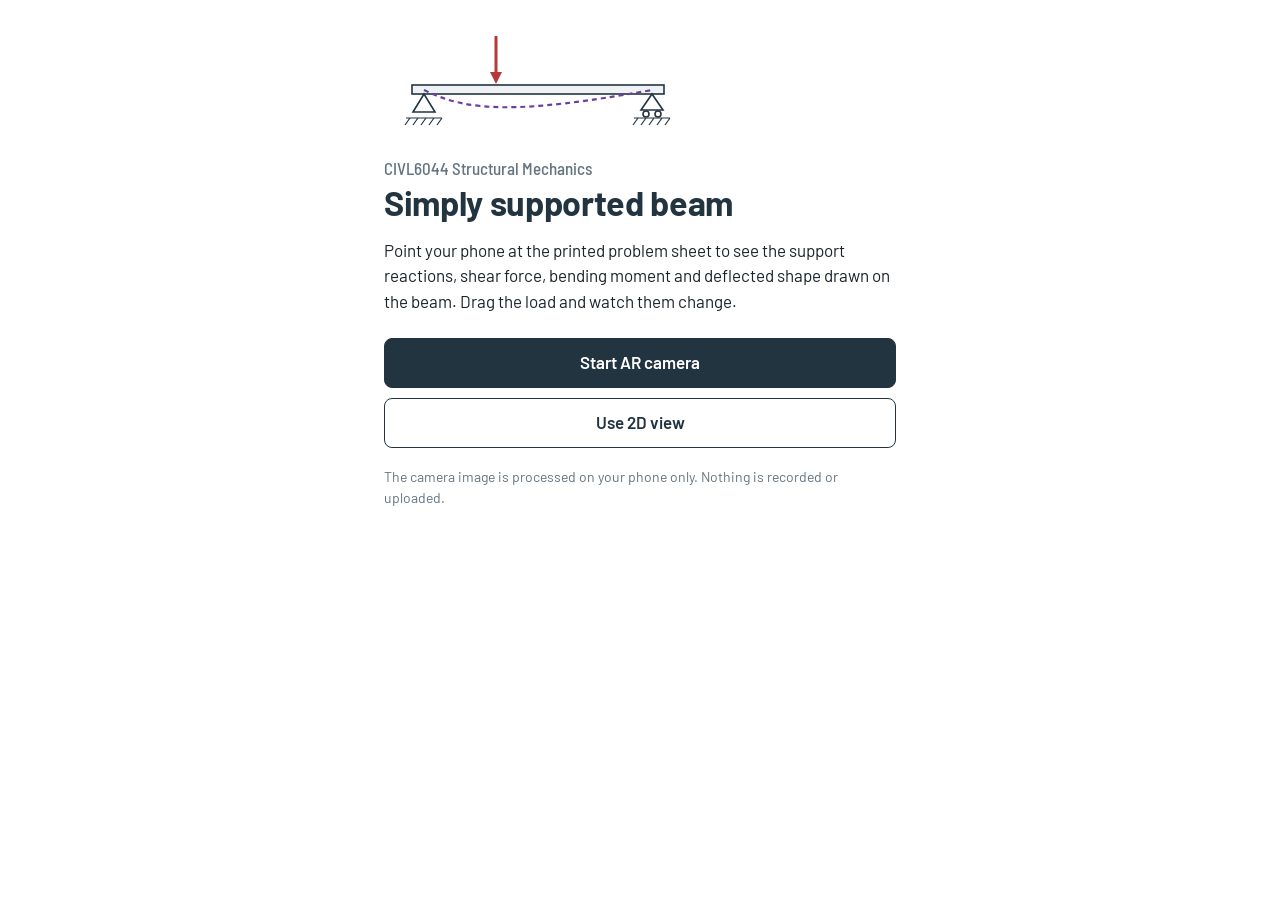
==== index.html @ bd08c1fb "Add files via upload" ====
<!doctype html>
<html lang="en-IE">
<head>
  <meta charset="utf-8">
  <meta name="viewport" content="width=device-width, initial-scale=1, viewport-fit=cover">
  <meta name="theme-color" content="#233441">
  <title>CIVL6044 Structural Mechanics – AR beam</title>
  <link rel="preconnect" href="https://fonts.googleapis.com">
  <link rel="preconnect" href="https://fonts.gstatic.com" crossorigin>
  <link href="https://fonts.googleapis.com/css2?family=Barlow:wght@500;600;700&family=Barlow+Semi+Condensed:wght@500;600&display=swap" rel="stylesheet">
  <link rel="stylesheet" href="css/style.css">
  <!-- AR libraries are only fetched when the AR camera is started. -->
  <script type="importmap">
  {
    "imports": {
      "three": "https://cdn.jsdelivr.net/npm/three@0.160.0/build/three.module.js",
      "three/addons/": "https://cdn.jsdelivr.net/npm/three@0.160.0/examples/jsm/",
      "mindar-image-three": "https://cdn.jsdelivr.net/npm/mind-ar@1.2.5/dist/mindar-image-three.prod.js"
    }
  }
  </script>
  <script type="module" src="js/app.js"></script>
</head>
<body data-mode="start">

  <header class="tb" aria-label="Results">
    <div class="tb-grid">
      <div class="cell">
        <span class="lbl">Load position</span>
        <span class="val"><b id="v-a">1.50</b> m</span>
      </div>
      <div class="cell reaction">
        <span class="lbl">Reaction R<sub>A</sub></span>
        <span class="val"><b id="v-ra">12.5</b> kN</span>
      </div>
      <div class="cell reaction">
        <span class="lbl">Reaction R<sub>B</sub></span>
        <span class="val"><b id="v-rb">7.5</b> kN</span>
      </div>
      <div class="cell">
        <span class="lbl">Max moment</span>
        <span class="val"><b id="v-m">18.75</b> kNm</span>
      </div>
    </div>
    <p class="tb-status" id="status">Choose a view to begin.</p>
    <p class="tb-note" id="defl-note" hidden>Deflection exaggerated for visualisation.</p>
  </header>

  <main id="stage">
    <div id="ar-container" hidden></div>
    <canvas id="view2d" hidden aria-label="Beam with the selected structural response drawn over the problem sheet"></canvas>
    <p id="hint" class="hint" hidden></p>
  </main>

  <section class="controls" aria-label="Controls">
    <div class="load-row">
      <label for="load">Load position from A</label>
      <input type="range" id="load" min="0.1" max="3.9" step="0.1" value="1.5">
      <output id="load-out" for="load">1.5 m</output>
    </div>

    <div class="layers" role="group" aria-label="Show on the beam">
      <button type="button" class="layer" data-layer="reactions" aria-pressed="true" style="--c: var(--reaction)">
        <svg viewBox="0 0 24 16" aria-hidden="true"><path d="M5 15V4M2.5 6.5 5 3l2.5 3.5M19 15V8M16.5 10.5 19 7l2.5 3.5"/></svg>
        Reactions
      </button>
      <button type="button" class="layer" data-layer="sfd" aria-pressed="false" style="--c: var(--navy)">
        <svg viewBox="0 0 24 16" aria-hidden="true"><path d="M1 8h22M2 8V3h8v10h12V8"/></svg>
        SFD
      </button>
      <button type="button" class="layer" data-layer="bmd" aria-pressed="false" style="--c: var(--navy)">
        <svg viewBox="0 0 24 16" aria-hidden="true"><path d="M1 3h22M2 3l7 10 13-10"/></svg>
        BMD
      </button>
      <button type="button" class="layer" data-layer="defl" aria-pressed="false" style="--c: var(--defl)">
        <svg viewBox="0 0 24 16" aria-hidden="true"><path d="M2 5c5 8 15 8 20 0" /><path d="M2 5h20" class="ghost"/></svg>
        Deflection
      </button>
    </div>

    <div class="actions">
      <button type="button" id="btn-all">Show all</button>
      <button type="button" id="btn-reset" disabled>Reset load</button>
      <button type="button" id="btn-freeze" aria-pressed="false" hidden>Freeze view</button>
      <button type="button" id="btn-mode">AR camera</button>
    </div>
  </section>

  <section id="start" class="start">
    <div class="start-inner">
      <svg class="start-figure" viewBox="0 0 320 110" aria-hidden="true">
        <path class="load" d="M118 8v44"/><path class="load-head" d="M112 44l6 12 6-12z"/>
        <rect class="beam" x="34" y="57" width="252" height="9"/>
        <path class="sup" d="M46 66l-11 18h22zM274 66l-11 16h22z"/>
        <circle class="sup" cx="268" cy="86" r="3"/><circle class="sup" cx="280" cy="86" r="3"/>
        <path class="gnd" d="M28 90h36M256 90h36M32 90l-5 7M40 90l-5 7M48 90l-5 7M56 90l-5 7M64 90l-5 7M260 90l-5 7M268 90l-5 7M276 90l-5 7M284 90l-5 7M292 90l-5 7"/>
        <path class="defl" d="M46 62C90 84 140 86 274 62"/>
      </svg>
      <p class="start-module">CIVL6044 Structural Mechanics</p>
      <h1>Simply supported beam</h1>
      <p>Point your phone at the printed problem sheet to see the support reactions, shear force, bending moment and deflected shape drawn on the beam. Drag the load and watch them change.</p>
      <div class="start-actions">
        <button type="button" id="go-ar" class="primary">Start AR camera</button>
        <button type="button" id="go-2d">Use 2D view</button>
      </div>
      <p class="fine">The camera image is processed on your phone only. Nothing is recorded or uploaded.</p>
    </div>
  </section>

  <dialog id="message" aria-labelledby="msg-title">
    <h2 id="msg-title"></h2>
    <p id="msg-text"></p>
    <div class="dialog-actions">
      <button type="button" id="msg-secondary">Close</button>
      <button type="button" id="msg-primary" class="primary"></button>
    </div>
  </dialog>
</body>
</html>
---- css/style.css ----
:root {
  --navy: #233441;
  --ink: #1B242C;
  --grey: #647480;
  --rule: #C5D0D8;
  --wash: #EEF2F5;
  --paper: #FFFFFF;
  --reaction: #246C9D;
  --load: #B73838;
  --defl: #6B3FA0;
  --sans: "Barlow", "Helvetica Neue", Arial, sans-serif;
  --cond: "Barlow Semi Condensed", "Arial Narrow", "Helvetica Neue", Arial, sans-serif;
  color-scheme: light;
}

* { box-sizing: border-box; }
[hidden] { display: none !important; }
html, body { height: 100%; }
body {
  margin: 0;
  height: 100dvh;
  display: grid;
  grid-template-rows: auto minmax(0, 1fr) auto;
  background: var(--paper);
  color: var(--ink);
  font-family: var(--sans);
  font-size: 16px;
  line-height: 1.4;
  -webkit-text-size-adjust: 100%;
  overscroll-behavior: none;
}
button { font: inherit; color: inherit; }
:focus-visible { outline: 2px solid var(--reaction); outline-offset: 2px; }

/* ---------------------------------------------------------------- title block readout */
.tb {
  padding: calc(env(safe-area-inset-top, 0px) + 8px) 10px 6px;
  background: var(--paper);
  border-bottom: 1px solid var(--rule);
}
.tb-grid {
  display: grid;
  grid-template-columns: repeat(4, minmax(0, 1fr));
  border: 1.5px solid var(--navy);
}
.cell {
  display: flex; flex-direction: column; gap: 1px;
  padding: 5px 7px 6px;
  border-left: 1px solid var(--rule);
  min-width: 0;
}
.cell:first-child { border-left: 0; }
.lbl {
  font-family: var(--cond); font-weight: 500; font-size: 12px;
  color: var(--grey); white-space: nowrap; overflow: hidden; text-overflow: ellipsis;
}
.val {
  font-family: var(--cond); font-weight: 500; font-size: 13px; color: var(--grey);
  white-space: nowrap; font-variant-numeric: tabular-nums;
}
.val b {
  font-weight: 600; font-size: clamp(18px, 5vw, 26px); color: var(--navy);
  letter-spacing: -0.01em;
}
.reaction .val b { color: var(--reaction); }
sub { font-size: 0.72em; line-height: 0; }
.tb-status { margin: 6px 2px 0; font-size: 14px; color: var(--ink); min-height: 1.4em; }
.tb-note { margin: 2px 2px 0; font-size: 13px; color: var(--defl); font-style: italic; }

/* ---------------------------------------------------------------- stage */
#stage {
  position: relative; overflow: hidden;
  display: flex; align-items: center; justify-content: center;
  background: var(--wash);
  touch-action: none;
  user-select: none; -webkit-user-select: none;
}
body[data-mode="ar"] #stage { background: #0F1418; }
#ar-container { position: absolute; inset: 0; overflow: hidden; }
#view2d { display: block; box-shadow: 0 0 0 1px var(--rule); background: var(--paper); }
.hint {
  position: absolute; left: 50%; bottom: 14px; transform: translateX(-50%);
  margin: 0; padding: 8px 14px; max-width: calc(100% - 24px);
  background: rgba(35, 52, 65, 0.92); color: #fff;
  border-radius: 999px; font-size: 14px; text-align: center; pointer-events: none;
}

/* ---------------------------------------------------------------- controls */
.controls {
  display: grid; gap: 8px;
  padding: 10px 10px calc(env(safe-area-inset-bottom, 0px) + 10px);
  background: var(--paper);
  border-top: 1px solid var(--rule);
}
.load-row {
  display: grid; grid-template-columns: auto minmax(0, 1fr) 3.4em; align-items: center; gap: 10px;
  font-size: 14px;
}
.load-row label { color: var(--grey); font-family: var(--cond); font-weight: 500; }
.load-row output {
  font-family: var(--cond); font-weight: 600; font-size: 17px; color: var(--load);
  text-align: right; font-variant-numeric: tabular-nums;
}
input[type="range"] { width: 100%; accent-color: var(--load); height: 28px; margin: 0; }

.layers { display: grid; grid-template-columns: repeat(4, minmax(0, 1fr)); gap: 6px; }
.layer {
  display: flex; flex-direction: column; align-items: center; justify-content: center; gap: 2px;
  min-height: 52px; padding: 4px 2px;
  background: var(--paper);
  border: 1px solid var(--rule); border-radius: 6px;
  font-family: var(--cond); font-weight: 600; font-size: 14px; color: var(--grey);
  cursor: pointer;
}
.layer svg { flex-shrink: 0; width: 30px; height: 20px; fill: none; stroke: var(--c); stroke-width: 1.8; stroke-linecap: round; stroke-linejoin: round; opacity: 0.55; }
.layer svg .ghost { stroke: var(--grey); stroke-dasharray: 2 2; stroke-width: 1; }
.layer[aria-pressed="true"] {
  color: var(--ink);
  border-color: var(--c);
  background: color-mix(in srgb, var(--c) 9%, white);
  box-shadow: inset 0 -3px 0 var(--c);
}
.layer[aria-pressed="true"] svg { opacity: 1; }

.actions { display: flex; gap: 6px; }
.actions button {
  flex: 1 1 0; min-height: 44px; padding: 6px 8px;
  background: var(--paper); border: 1px solid var(--rule); border-radius: 6px;
  font-family: var(--cond); font-weight: 600; font-size: 15px; color: var(--navy);
  cursor: pointer;
}
.actions button:disabled { color: #A9B4BD; cursor: default; }
#btn-mode { background: var(--navy); border-color: var(--navy); color: #fff; }
#btn-freeze[aria-pressed="true"] { background: var(--load); border-color: var(--load); color: #fff; }

/* ---------------------------------------------------------------- start screen */
.start {
  position: fixed; inset: 0; z-index: 10;
  overflow-y: auto;
  background: var(--paper);
  padding: calc(env(safe-area-inset-top, 0px) + 28px) 22px calc(env(safe-area-inset-bottom, 0px) + 24px);
}
.start[hidden] { display: none; }
.start-inner { max-width: 32rem; margin: 0 auto; }
.start-figure { width: 100%; max-width: 320px; height: auto; display: block; margin: 0 0 18px -6px; }
.start-figure .beam { fill: var(--wash); stroke: var(--navy); stroke-width: 1.6; }
.start-figure .sup { fill: var(--paper); stroke: var(--navy); stroke-width: 1.6; }
.start-figure .gnd { fill: none; stroke: var(--navy); stroke-width: 1.2; }
.start-figure .load { stroke: var(--load); stroke-width: 3; }
.start-figure .load-head { fill: var(--load); }
.start-figure .defl { fill: none; stroke: var(--defl); stroke-width: 2.2; stroke-dasharray: 5 4; }
.start-module { margin: 0; font-family: var(--cond); font-weight: 500; color: var(--grey); font-size: 16px; }
.start h1 { margin: 2px 0 14px; font-weight: 700; font-size: 34px; line-height: 1.1; color: var(--navy); letter-spacing: -0.01em; }
.start p { font-size: 17px; line-height: 1.5; max-width: 34em; }
.start-actions { display: grid; gap: 10px; margin: 24px 0 18px; }
.start-actions button, .dialog-actions button {
  min-height: 50px; border-radius: 8px; border: 1.5px solid var(--navy);
  background: var(--paper); color: var(--navy); font-weight: 600; font-size: 17px; cursor: pointer;
}
button.primary { background: var(--navy); color: #fff; }
.start .fine { font-size: 14px; color: var(--grey); }

/* ---------------------------------------------------------------- dialog */
dialog {
  border: 1.5px solid var(--navy); border-radius: 10px; padding: 20px;
  width: min(92vw, 26rem); color: var(--ink);
}
dialog::backdrop { background: rgba(15, 20, 24, 0.55); }
dialog h2 { margin: 0 0 8px; font-size: 20px; color: var(--navy); }
dialog p { margin: 0 0 18px; line-height: 1.5; }
.dialog-actions { display: flex; gap: 8px; justify-content: flex-end; }
.dialog-actions button { flex: 1 1 0; min-height: 46px; font-size: 16px; }

/* ---------------------------------------------------------------- wider screens */
@media (min-width: 760px) {
  .tb, .controls { padding-left: 18px; padding-right: 18px; }
  .controls { grid-template-columns: 1.2fr 1.4fr 1.2fr; align-items: center; gap: 14px; }
}
/* short screens (phones in landscape): tighter readout */
@media (max-height: 500px) {
  .tb { padding-top: calc(env(safe-area-inset-top, 0px) + 4px); padding-bottom: 4px; }
  .cell { flex-direction: row; align-items: baseline; gap: 8px; padding: 3px 8px; }
  .val b { font-size: 20px; }
  .tb-status, .tb-note { display: inline; font-size: 13px; margin: 0 8px 0 2px; }
  .controls { padding-top: 6px; gap: 6px; }
  .layer { min-height: 40px; flex-direction: row; gap: 6px; }
  .layer svg { width: 22px; height: 16px; }
  .actions button { min-height: 40px; }
}
@media (prefers-reduced-motion: reduce) { * { scroll-behavior: auto !important; } }
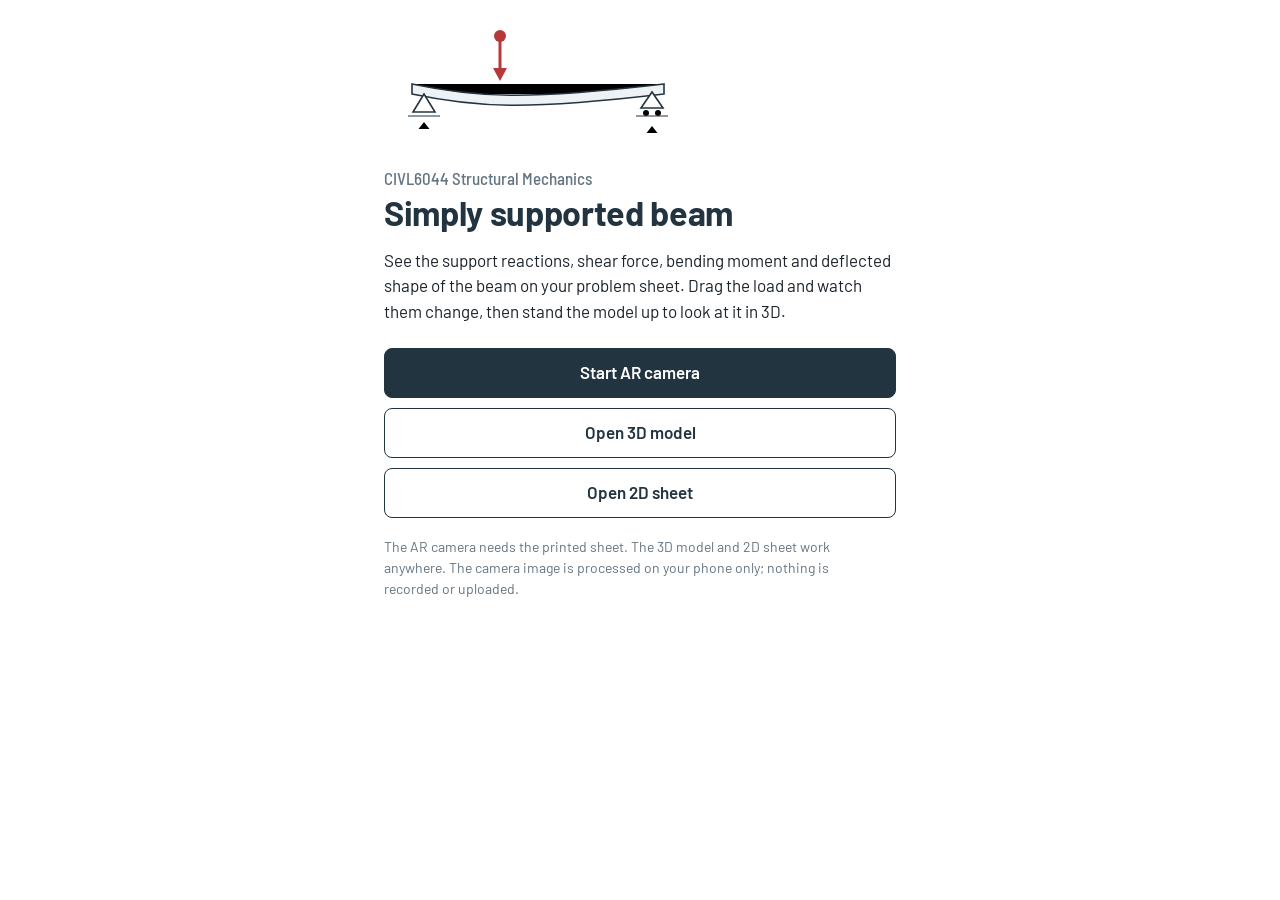
==== commit d74dbb6a: "Add files via upload" ====
--- a/index.html
+++ b/index.html
@@ -9,7 +9,7 @@
   <link rel="preconnect" href="https://fonts.gstatic.com" crossorigin>
   <link href="https://fonts.googleapis.com/css2?family=Barlow:wght@500;600;700&family=Barlow+Semi+Condensed:wght@500;600&display=swap" rel="stylesheet">
   <link rel="stylesheet" href="css/style.css">
-  <!-- AR libraries are only fetched when the AR camera is started. -->
+  <!-- 3D and AR libraries are only fetched when the AR camera or 3D model is opened. -->
   <script type="importmap">
   {
     "imports": {
@@ -48,62 +48,83 @@
 
   <main id="stage">
     <div id="ar-container" hidden></div>
+    <div id="view3d-container" hidden></div>
     <canvas id="view2d" hidden aria-label="Beam with the selected structural response drawn over the problem sheet"></canvas>
     <p id="hint" class="hint" hidden></p>
   </main>
 
   <section class="controls" aria-label="Controls">
+    <div class="views" role="group" aria-label="View">
+      <button type="button" data-view="ar" aria-pressed="false">AR camera</button>
+      <button type="button" data-view="3d" aria-pressed="false">3D model</button>
+      <button type="button" data-view="2d" aria-pressed="false">2D sheet</button>
+    </div>
+
     <div class="load-row">
-      <label for="load">Load position from A</label>
+      <label for="load">Load from A</label>
       <input type="range" id="load" min="0.1" max="3.9" step="0.1" value="1.5">
       <output id="load-out" for="load">1.5 m</output>
+      <button type="button" id="btn-reset" class="icon-btn" aria-label="Reset the load to 1.5 m" title="Reset load" disabled>
+        <svg viewBox="0 0 24 24" aria-hidden="true"><path d="M4.5 12a7.5 7.5 0 1 0 2.2-5.3"/><path d="M4 4v4.5h4.5"/></svg>
+      </button>
     </div>
 
     <div class="layers" role="group" aria-label="Show on the beam">
       <button type="button" class="layer" data-layer="reactions" aria-pressed="true" style="--c: var(--reaction)">
         <svg viewBox="0 0 24 16" aria-hidden="true"><path d="M5 15V4M2.5 6.5 5 3l2.5 3.5M19 15V8M16.5 10.5 19 7l2.5 3.5"/></svg>
-        Reactions
+        <span>Reactions</span>
       </button>
-      <button type="button" class="layer" data-layer="sfd" aria-pressed="false" style="--c: var(--navy)">
+      <button type="button" class="layer" data-layer="sfd" aria-pressed="false" style="--c: var(--sfd)">
         <svg viewBox="0 0 24 16" aria-hidden="true"><path d="M1 8h22M2 8V3h8v10h12V8"/></svg>
-        SFD
+        <span>SFD</span>
       </button>
       <button type="button" class="layer" data-layer="bmd" aria-pressed="false" style="--c: var(--navy)">
         <svg viewBox="0 0 24 16" aria-hidden="true"><path d="M1 3h22M2 3l7 10 13-10"/></svg>
-        BMD
+        <span>BMD</span>
       </button>
-      <button type="button" class="layer" data-layer="defl" aria-pressed="false" style="--c: var(--defl)">
-        <svg viewBox="0 0 24 16" aria-hidden="true"><path d="M2 5c5 8 15 8 20 0" /><path d="M2 5h20" class="ghost"/></svg>
-        Deflection
+      <button type="button" class="layer" id="btn-all" aria-pressed="false" style="--c: var(--load)">
+        <svg viewBox="0 0 24 16" aria-hidden="true"><path d="M3 4h18M3 8h18M3 12h18"/></svg>
+        <span>Show all</span>
       </button>
     </div>
 
-    <div class="actions">
-      <button type="button" id="btn-all">Show all</button>
-      <button type="button" id="btn-reset" disabled>Reset load</button>
-      <button type="button" id="btn-freeze" aria-pressed="false" hidden>Freeze view</button>
-      <button type="button" id="btn-mode">AR camera</button>
+    <div class="beam-row" role="group" aria-label="Beam shape">
+      <span class="row-label">Beam</span>
+      <button type="button" data-beam="original" aria-pressed="true">Original</button>
+      <button type="button" data-beam="deflected" aria-pressed="false">Deflected</button>
+      <button type="button" data-beam="both" aria-pressed="false">Both</button>
+    </div>
+
+    <div class="actions only3d">
+      <button type="button" id="btn-stand" aria-pressed="false">Stand up</button>
+      <button type="button" id="btn-size">Size 1×</button>
+      <button type="button" id="btn-freeze" aria-pressed="false" hidden>Freeze</button>
     </div>
   </section>
 
   <section id="start" class="start">
     <div class="start-inner">
-      <svg class="start-figure" viewBox="0 0 320 110" aria-hidden="true">
-        <path class="load" d="M118 8v44"/><path class="load-head" d="M112 44l6 12 6-12z"/>
-        <rect class="beam" x="34" y="57" width="252" height="9"/>
-        <path class="sup" d="M46 66l-11 18h22zM274 66l-11 16h22z"/>
-        <circle class="sup" cx="268" cy="86" r="3"/><circle class="sup" cx="280" cy="86" r="3"/>
-        <path class="gnd" d="M28 90h36M256 90h36M32 90l-5 7M40 90l-5 7M48 90l-5 7M56 90l-5 7M64 90l-5 7M260 90l-5 7M268 90l-5 7M276 90l-5 7M284 90l-5 7M292 90l-5 7"/>
-        <path class="defl" d="M46 62C90 84 140 86 274 62"/>
+      <svg class="start-figure" viewBox="0 0 320 120" aria-hidden="true">
+        <defs>
+          <linearGradient id="steel" x1="0" y1="0" x2="0" y2="1"><stop offset="0" stop-color="#A9B9C9"/><stop offset="1" stop-color="#6E849A"/></linearGradient>
+        </defs>
+        <path class="load" d="M122 6v40"/><path class="load-head" d="M115 40l7 13 7-13z"/><circle class="load-head" cx="122" cy="8" r="6"/>
+        <path class="ghost" d="M34 56h252v10H34z"/>
+        <path class="beam" d="M34 56 C 100 70 150 72 286 56 L 286 66 C 150 82 100 80 34 66 Z"/>
+        <path class="sup" d="M46 66l-11 18h22zM274 64l-11 16h22z"/>
+        <circle class="pin" cx="268" cy="85" r="3"/><circle class="pin" cx="280" cy="85" r="3"/>
+        <path class="gnd" d="M30 88h32M258 88h32"/>
+        <path class="react" d="M46 112V96M40.5 101 46 94l5.5 7M274 112V100M268.5 105 274 98l5.5 7"/>
       </svg>
       <p class="start-module">CIVL6044 Structural Mechanics</p>
       <h1>Simply supported beam</h1>
-      <p>Point your phone at the printed problem sheet to see the support reactions, shear force, bending moment and deflected shape drawn on the beam. Drag the load and watch them change.</p>
+      <p>See the support reactions, shear force, bending moment and deflected shape of the beam on your problem sheet. Drag the load and watch them change, then stand the model up to look at it in 3D.</p>
       <div class="start-actions">
         <button type="button" id="go-ar" class="primary">Start AR camera</button>
-        <button type="button" id="go-2d">Use 2D view</button>
+        <button type="button" id="go-3d">Open 3D model</button>
+        <button type="button" id="go-2d" class="quiet">Open 2D sheet</button>
       </div>
-      <p class="fine">The camera image is processed on your phone only. Nothing is recorded or uploaded.</p>
+      <p class="fine">The AR camera needs the printed sheet. The 3D model and 2D sheet work anywhere. The camera image is processed on your phone only; nothing is recorded or uploaded.</p>
     </div>
   </section>
 
